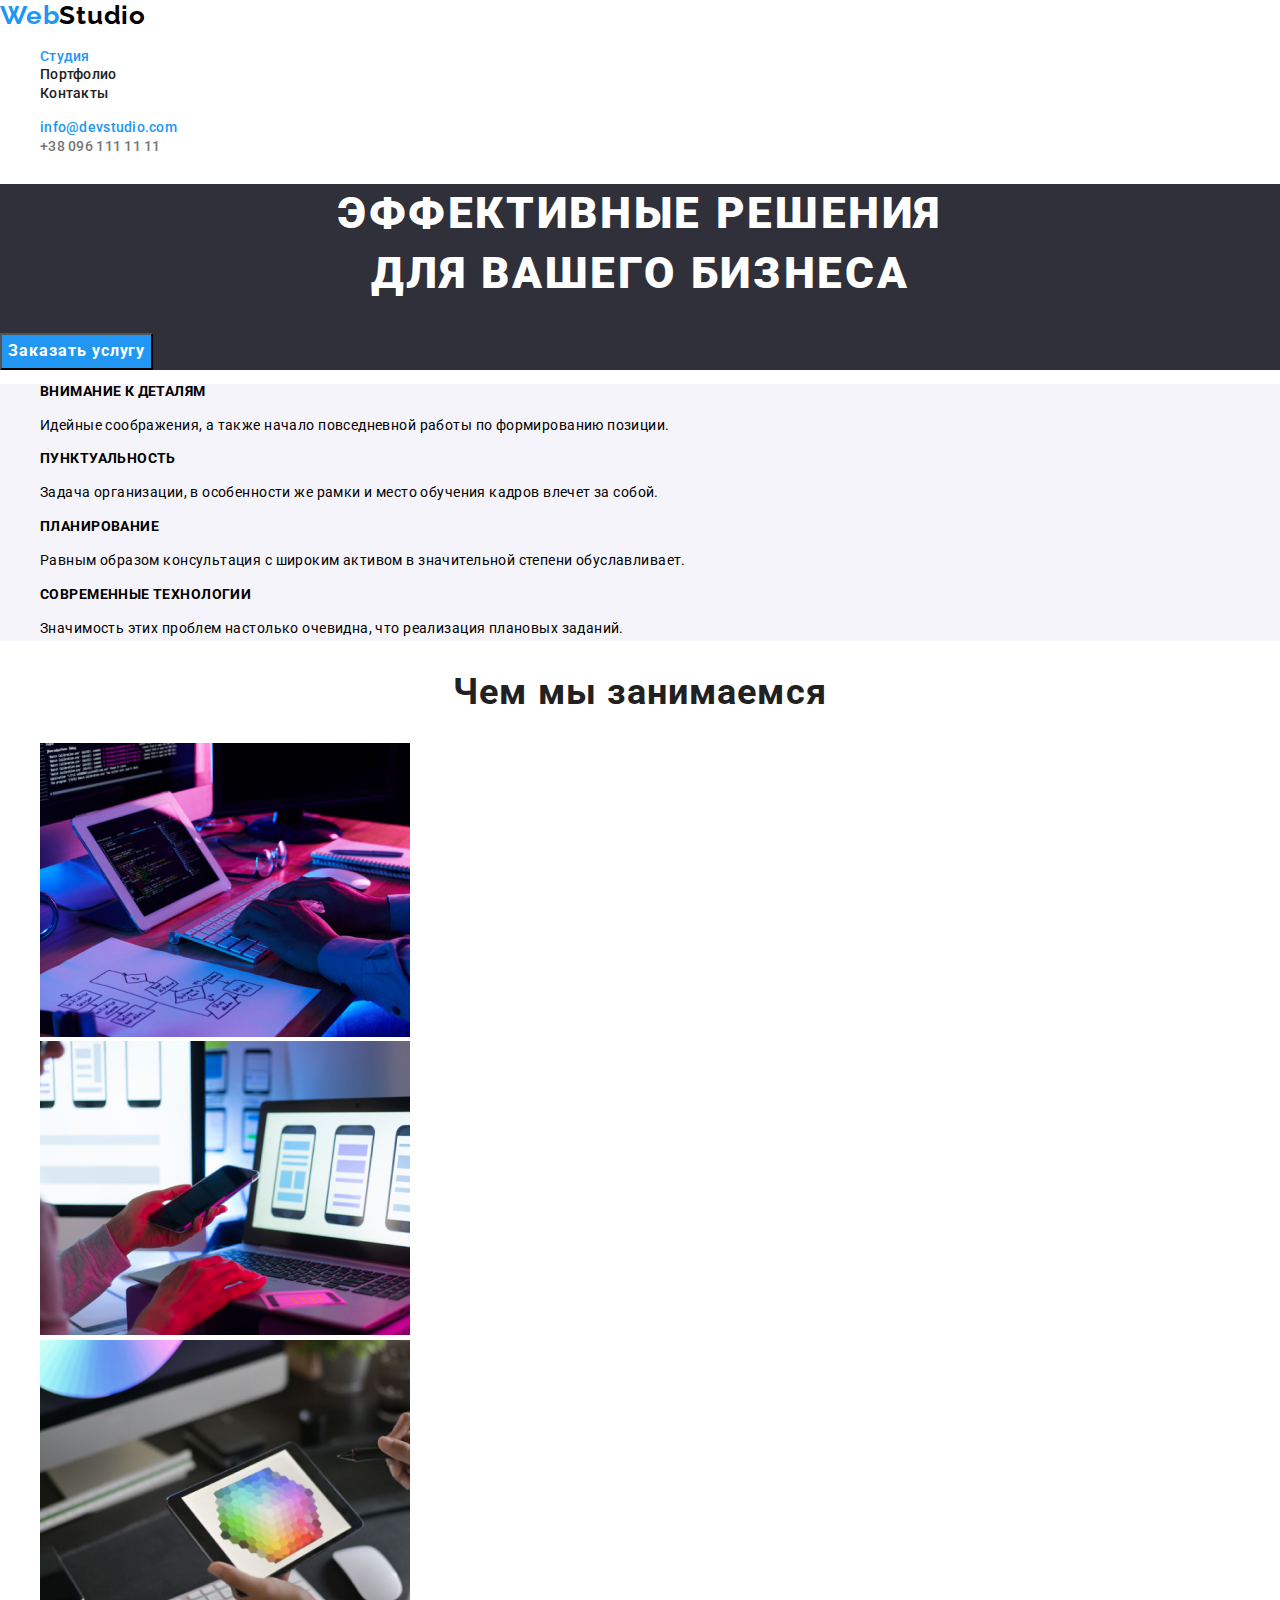
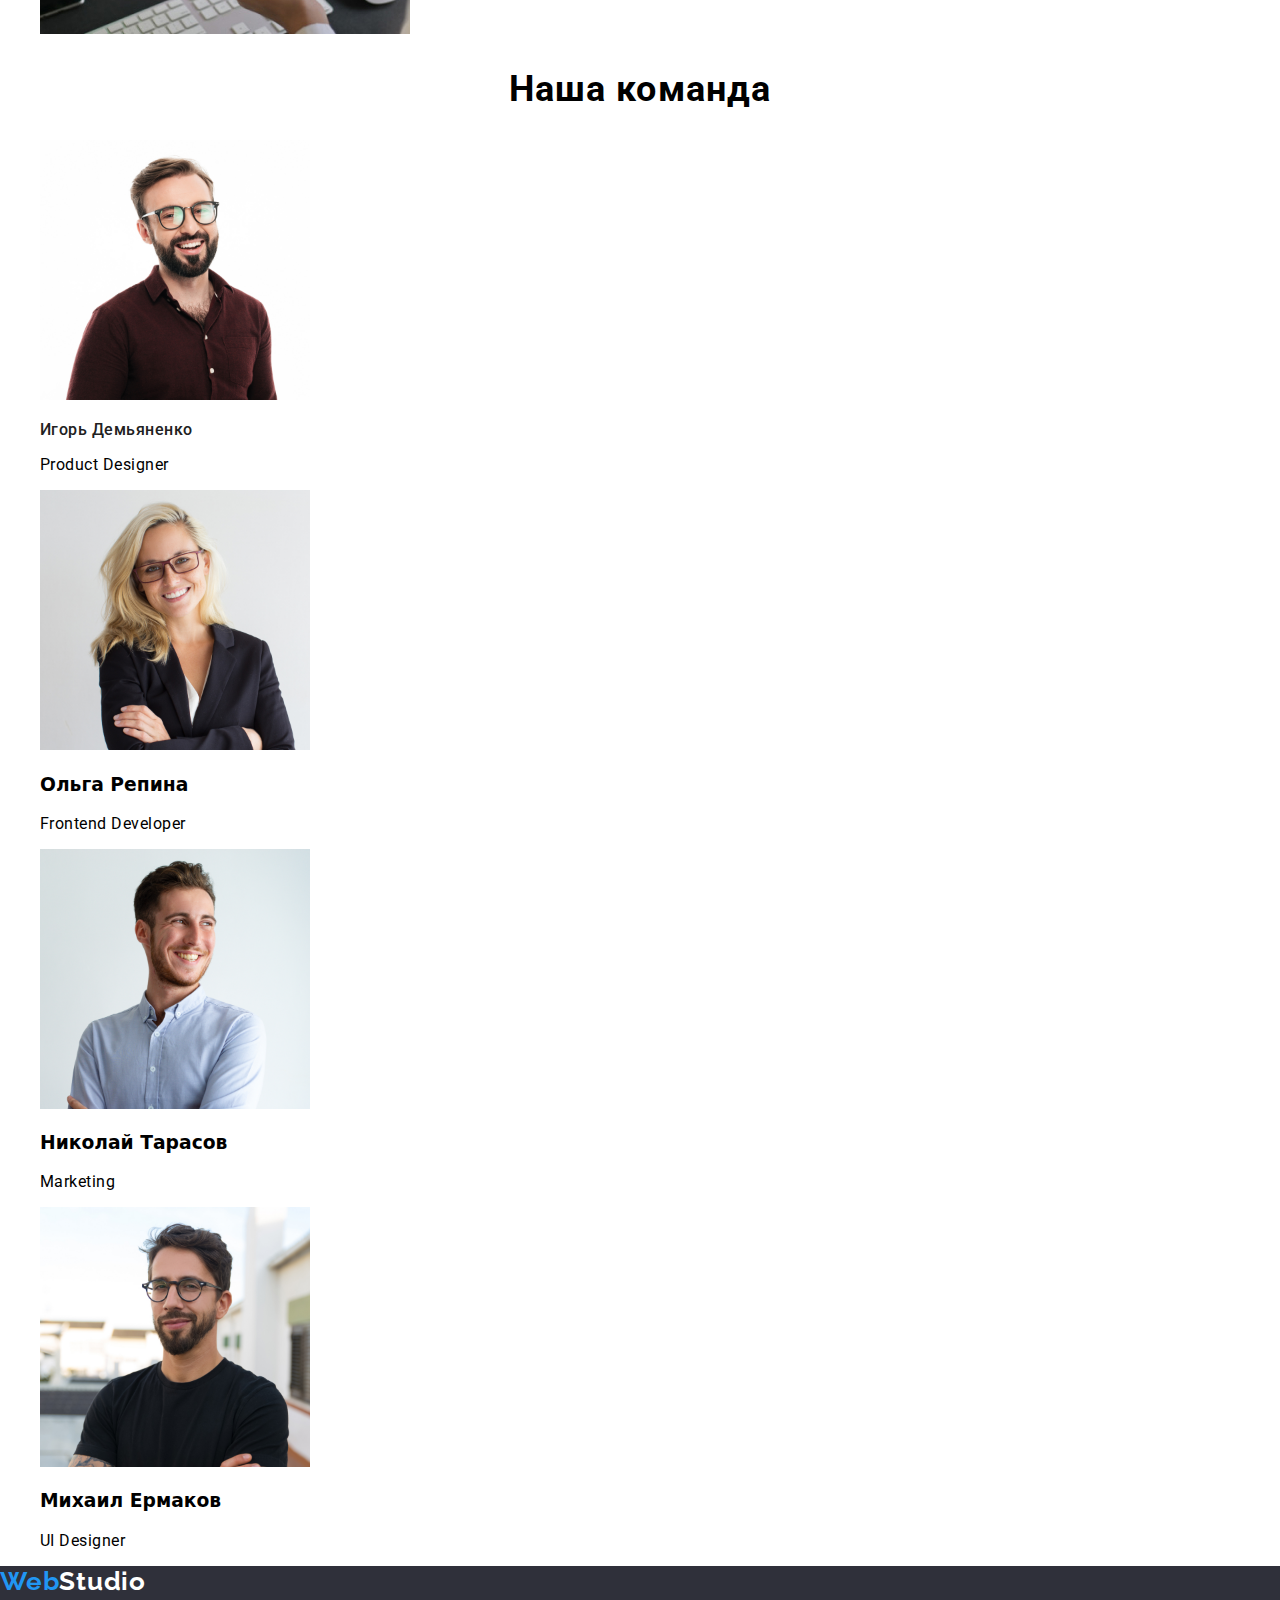
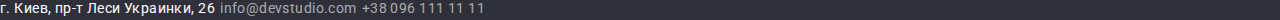
==== index.html @ 5dfbc724 "Скопированы файлы с ДЗ 2" ====
<!DOCTYPE html>
<html lang="ru">
<head>
    <meta charset="UTF-8">
    <meta name="viewport" content="width=device-width, initial-scale=1.0">
    <title>WebStudio</title>
    <link rel="preconnect" href="https://fonts.gstatic.com">
    <link href="https://fonts.googleapis.com/css2?family=Raleway:wght@700&family=Roboto:wght@400;500;700;900&display=swap"
    rel="stylesheet">
    <link rel="stylesheet" href="https://cdnjs.cloudflare.com/ajax/libs/modern-normalize/1.0.0/modern-normalize.min.css"/>    
    <link rel="stylesheet" href="./CSS/styles.css">
</head>
<body class="page">
    <header class="page-header">
        <!-- Навигация на страницы -->
        <nav >
        <a href="/" class="logo">Web<span class="logo-second">Studio</span></a>
         <ul class="site-nav">
            <li><a class="link current" href="" >Студия</a></li>
            <li><a class="link" href="./portfolio.html" >Портфолио</a></li>
            <li><a class="link" href="">Контакты</a></li>
         </ul>
        </nav>
        <!-- Контакты -->
        <ul class="auth-nav">
            <li><a class="link current" href="mailto:info@dev.studio.com">info@devstudio.com</a></li>
            <li><a class="link" href="tel:+380961111111" >+38 096 111 11 11</a></li>
        </ul>        
    </header>
    <main>
        <!-- Секция с кнопкой заказ услуг -->
        <section class="hero">
            <h1 class="hero-title">Эффективные решения <br> для вашего бизнеса</h1>
            <button class="button" type="button">Заказать услугу</button>
        </section>
        <!-- Преимущества -->
        <section class="feature">
            <ul class="feature-list">
                <li>
                    <h2 class="title">Внимание к деталям</h2>
                    <p>Идейные соображения, а также начало повседневной работы по формированию позиции.</p>
                </li>
                <li>
                    <h2 class="title">Пунктуальность</h2>
                    <p>Задача организации, в особенности же рамки и место обучения кадров влечет за собой.</p>
                </li>
                <li>
                    <h2 class="title">Планирование</h2>
                    <p>Равным образом консультация с широким активом в значительной степени обуславливает.</p>
                </li>
                <li>
                    <h2 class="title">Современные технологии</h2>
                    <p>Значимость этих проблем настолько очевидна, что реализация плановых заданий.</p>
                </li>
            </ul>
        </section>
        <!-- Чем мы занимаемся -->
        <section class="works">
            <h2 class="works-title">Чем мы занимаемся</h2>
            <ul>
                <li>
                    <img src="./images/box1.jpg" alt="Активность 1" width="370" height="294"/>
                </li>
                <li>
                    <img src="./images/box2.jpg" alt="Активность 2" width="370" height="294"/>
                </li>
                <li>
                    <img src="./images/box3.jpg" alt="Активность 3" width="370" height="294"/>
                </li>
            </ul>
        </section>
        <!-- Наша команда -->
        <section class="team">
            <h2 class="team-title">Наша команда</h2>
            <ul >
                <li>
                <img src="./images/Product_Designer.jpg" alt="Продакт дизайнер" width="270" height="260"/>
                <h3 class="team-sign">Игорь Демьяненко</h3>
                <p class="team-description">Product Designer</p>
                </li>
                <li>
                <img src="./images/Frontend_Developer.jpg" alt="Фронтенд разработчик" width="270" height="260"/>
                <h3 class="section-sign">Ольга Репина</h3>
                <p class="team-description">Frontend Developer</p>
                </li>
                <li>
                    <img src="./images/Marketing.jpg" alt="Маркетолог" width="270" height="260"/>
                    <h3 class="section-sign">Николай Тарасов</h3>
                    <p class="team-description">Marketing</p>
                </li>
                <li>
                    <img src="./images/UI_Designer.jpg" alt="Дизайнер" width="270" height="260"/>
                    <h3 class="section-sign">Михаил Ермаков</h3>
                    <p class="team-description">UI Designer</p>
                </li>
            </ul>
        </section>
    </main>
    <!-- Футер -->
    <footer class="footter">   
        <a href="/" class="logo">Web<span class="logo-second">Studio</span></a>
    <address>
        <span class="footter-address">г. Киев, пр-т Леси Украинки, 26</span>
        <a class="footter-block" href="mailto:info@dev.studio.com" >info@devstudio.com</a>
        <a class="footter-block" href="tel:+380961111111">+38 096 111 11 11</a>
    </address>
    </footer>
</body>
</html>
---- CSS/styles.css ----
:root {
    --primary-text-color: #757575;
    --title-text-color: #212121;
    --accent: #2196F3;
    --primary-bg-color: E5E5E5;
    --secondary-bg-color: #FFFFFF;
    
}
/* цвет основного текста #212121 */
/* вторичный цвет #757575 */
/* белый #FFFFFF */
/* акцент #2196F3 */
/* Цвет фона E5E5E5 */
/*  */
.page {
   background-color: var(--primary-bg-color);
   color: var(--primary-text-color)
   font-family: Roboto, sans-serif;
   }
.page-header {
    background-color: var(--secondary-bg-color); 
}
.logo {
    color: var(--accent);
    font-family: Raleway, sans-serif;
    font-weight: 700;
    font-size: 26px;
    line-height: 1.19;
    letter-spacing: 0.03em;
    text-decoration: none;
   }
.logo-second {
    color: #000000
}
ul {
   list-style: none;
}
.auth-nav .link {
    color: var(--primary-text-color);
    font-family: Roboto;
    font-weight: 500;
    font-size: 14px;
    line-height: 1.14;
    letter-spacing: 0.02em;
    text-decoration: none;
}
.auth-nav .link:hover,
.auth-nav .link:focus {
  color: var(--accent);
}
.auth-nav .link.current {
    color: var(--accent) 
}

/* Site nav */
.site-nav .link {
    color: var(--title-text-color);
    font-family: Roboto;
    font-weight: 500;
    font-size: 14px;
    line-height: 1.14;
    letter-spacing: 0.02em;
    text-decoration: none;
}
.site-nav .link.current {
    color: var(--accent)
}
.site-nav .link:hover,
.site-nav .link:focus {
    color: var(--accent);
  }
  .site-nav .link:active {
    color: var(--accent);
  }
  .hero {
    background-color: #2F303A;
}
.hero-title {
    color: #FFFFFF;
    font-family: Roboto;
    font-weight: 900;
    font-size: 44px;
    line-height: 1.36;
    text-align: center;
    letter-spacing: 0.06em;
    text-transform: uppercase;
}
.feature {
    background-color: #F5F4FA;
}
.feature-list {
  font-family: Roboto;
  font-weight: 400;
  font-size: 14px;
  line-height: 1.71;
  letter-spacing: 0.03em;
}
.feature-list .title {
  font-family: Roboto;
  font-weight: 700;
  font-size: 14px;
  line-height: 1.14;
  letter-spacing: 0.03em;
  text-transform: uppercase;
}  
  .works-title {
      color: var(--title-text-color);
      font-family: Roboto;
      font-style: normal;
      font-weight: 700;
      font-size: 36px;
      line-height: 1.17;
      text-align: center;
      letter-spacing: 0.03em;
  }
  .team-title {
    font-family: Roboto;
    font-style: normal;
    font-weight: bold;
    font-size: 36px;
    line-height: 1.17;
    text-align: center;
    letter-spacing: 0.03em;
  }
  .team-sign {
    color: var(--title-text-color);
    font-family: Roboto;
    font-style: normal;
    font-weight: 500;
    font-size: 16px;
    line-height: 1.19;
    letter-spacing: 0.03em;
  }
  .team-description {
    font-family: Roboto;
    font-style: normal;
    font-weight: 400;
    font-size: 16px;
    line-height: 1.19;
    letter-spacing: 0.03em;
  }
    .footter {
      background-color: #2F303A;
  }
  .footter .logo-second {
      color: #FFFFFF;
  }
  .footter-address {
      color: #FFFFFF;
      font-family: Roboto;
      font-style: normal;
      font-weight: 400;
      font-size: 14px;
      line-height: 1.71;
      letter-spacing: 0.03em;
  }
  .footter-block {
    font-family: Roboto;
    font-style: normal;
    font-weight: 400;
    font-size: 14px;
    line-height: 1.71;
    letter-spacing: 0.03em;    
    color: rgba(255, 255, 255, 0.6);
    text-decoration: none;
  }
  /* Button */
  .button {
    color:  #FFFFFF;
    background-color:var(--accent);
    font-family: inherit;
    font-family: Roboto;
    font-weight: 700;
    font-size: 16px;
    line-height: 1.88;
    align-items: center;
    text-align: center;
    letter-spacing: 0.06em;
  }
  .button-list {
     color: var(--title-text-color);
     font-family: inherit;
     font-family: Roboto;
     font-weight: 500;
     font-size: 16px;
     line-height: 1.63;
     text-align: center;
     letter-spacing: 0.03em;
  }
  .works-name {
    color: var(--title-text-color);
    font-family: Roboto;
    font-style: normal;
    font-weight: 700;
    font-size: 18px;
    line-height: 2;
    letter-spacing: 0.06em;
  }
 .works-description {
    font-family: Roboto;
    font-style: normal;
    font-weight: 400;
    font-size: 16px;
    line-height: 1.88;
    letter-spacing: 0.03em;
    color: var(--primary-text-color);
 }
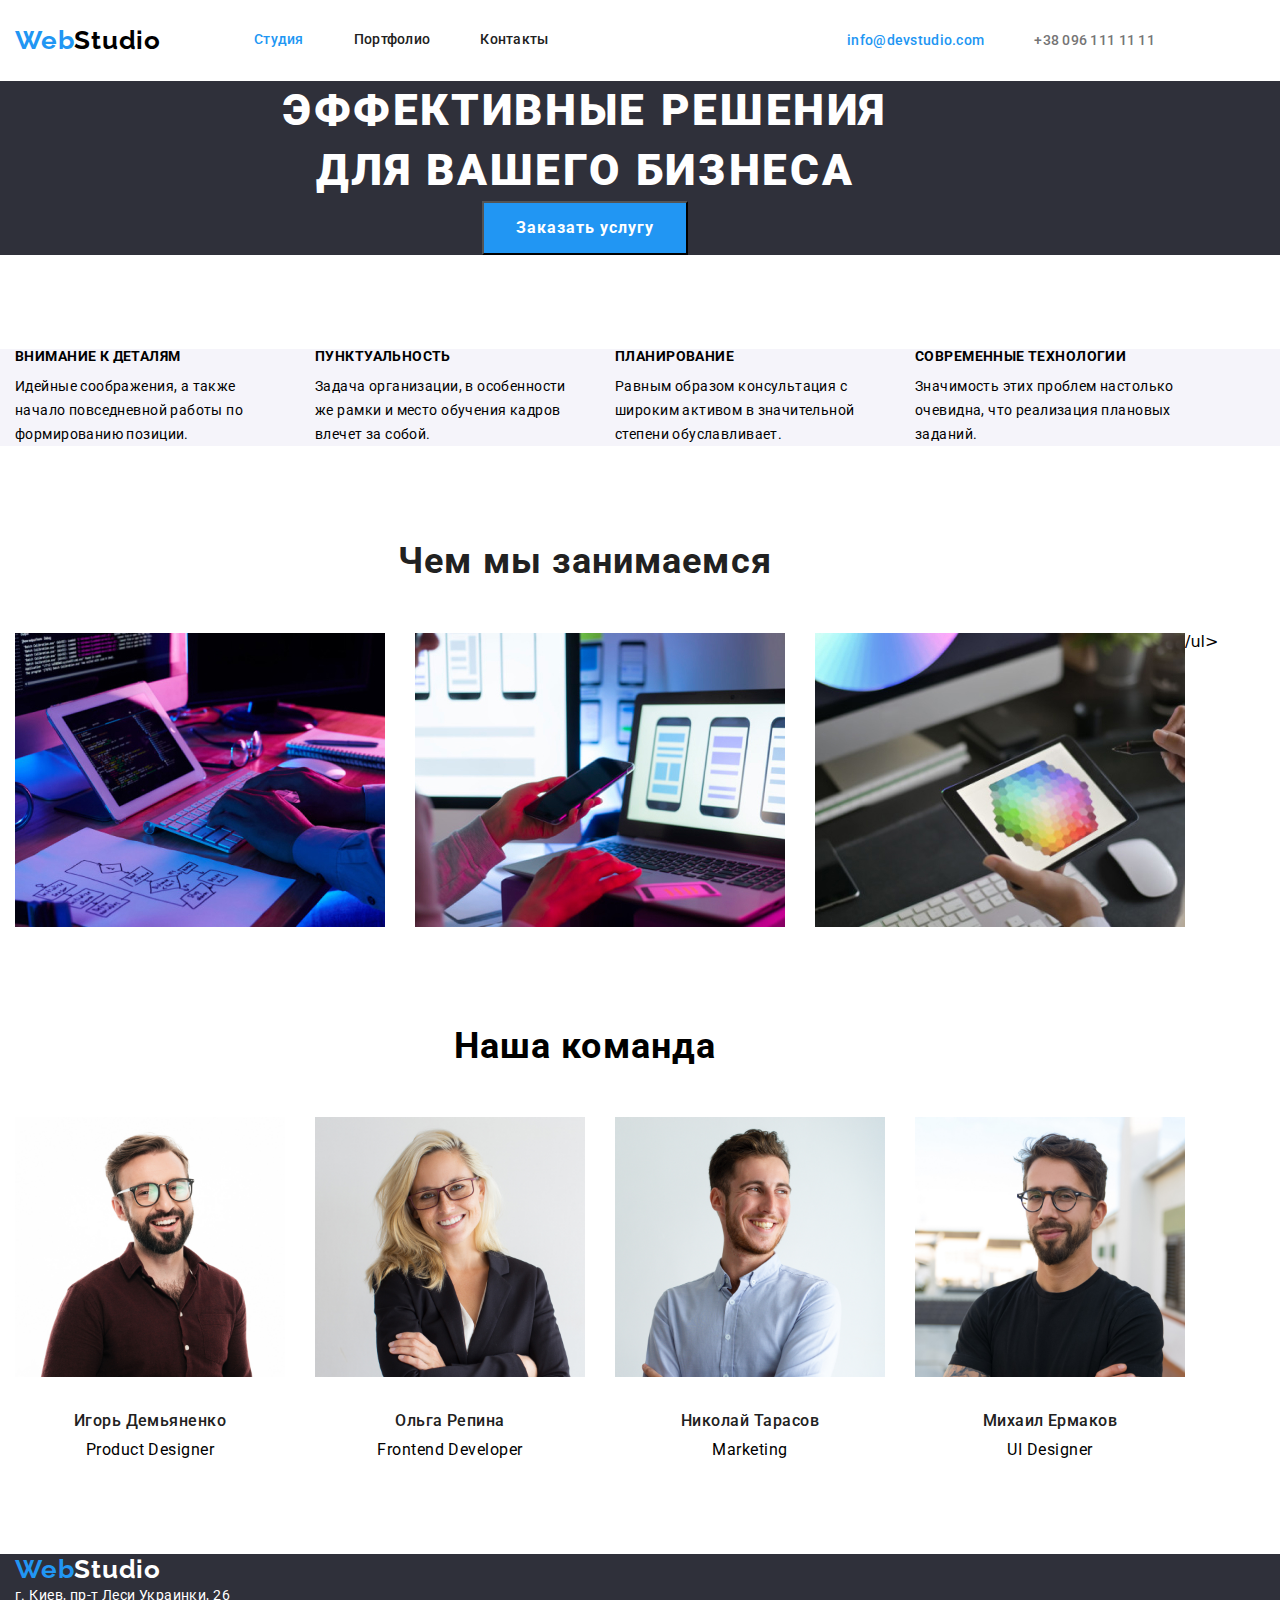
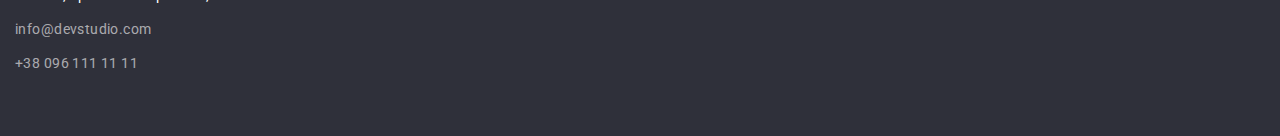
==== commit ae3b7ce5: "Отформатировала страницу index.html" ====
--- a/index.html
+++ b/index.html
@@ -12,98 +12,113 @@
 </head>
 <body class="page">
     <header class="page-header">
+        <div class="container">
         <!-- Навигация на страницы -->
-        <nav >
+        <nav>
+        <div class="navcontainer">
         <a href="/" class="logo">Web<span class="logo-second">Studio</span></a>
          <ul class="site-nav">
-            <li><a class="link current" href="" >Студия</a></li>
-            <li><a class="link" href="./portfolio.html" >Портфолио</a></li>
-            <li><a class="link" href="">Контакты</a></li>
+            <li class="item"><a class="link current" href="" >Студия</a></li>
+            <li class="item"><a class="link" href="./portfolio.html" >Портфолио</a></li>
+            <li class="item"><a class="link" href="">Контакты</a></li>
          </ul>
+        </div>
         </nav>
         <!-- Контакты -->
         <ul class="auth-nav">
-            <li><a class="link current" href="mailto:info@dev.studio.com">info@devstudio.com</a></li>
-            <li><a class="link" href="tel:+380961111111" >+38 096 111 11 11</a></li>
-        </ul>        
+            <li class="item"><a class="link current" href="mailto:info@dev.studio.com">info@devstudio.com</a></li>
+            <li class="item"><a class="link" href="tel:+380961111111" >+38 096 111 11 11</a></li>
+        </ul>
+        </div>
+        </header>    
     </header>
     <main>
         <!-- Секция с кнопкой заказ услуг -->
         <section class="hero">
+            <div class="container">
             <h1 class="hero-title">Эффективные решения <br> для вашего бизнеса</h1>
             <button class="button" type="button">Заказать услугу</button>
+            </div>
         </section>
         <!-- Преимущества -->
         <section class="feature">
+            <div class="container">
             <ul class="feature-list">
-                <li>
+                <li class="item">
                     <h2 class="title">Внимание к деталям</h2>
                     <p>Идейные соображения, а также начало повседневной работы по формированию позиции.</p>
                 </li>
-                <li>
+                <li class="item">
                     <h2 class="title">Пунктуальность</h2>
                     <p>Задача организации, в особенности же рамки и место обучения кадров влечет за собой.</p>
                 </li>
-                <li>
+                <li class="item">
                     <h2 class="title">Планирование</h2>
                     <p>Равным образом консультация с широким активом в значительной степени обуславливает.</p>
                 </li>
-                <li>
+                <li class="item">
                     <h2 class="title">Современные технологии</h2>
                     <p>Значимость этих проблем настолько очевидна, что реализация плановых заданий.</p>
                 </li>
             </ul>
+            </div>
         </section>
         <!-- Чем мы занимаемся -->
         <section class="works">
+            <div class="container">
             <h2 class="works-title">Чем мы занимаемся</h2>
-            <ul>
-                <li>
+            <ul class="works-iteam">
+                <li class="works-list">
                     <img src="./images/box1.jpg" alt="Активность 1" width="370" height="294"/>
                 </li>
-                <li>
+                <li class="works-list">
                     <img src="./images/box2.jpg" alt="Активность 2" width="370" height="294"/>
                 </li>
-                <li>
+                <li class="works-list">
                     <img src="./images/box3.jpg" alt="Активность 3" width="370" height="294"/>
                 </li>
-            </ul>
+             /ul>
+            </div>
         </section>
         <!-- Наша команда -->
         <section class="team">
+            <div class="container">
             <h2 class="team-title">Наша команда</h2>
-            <ul >
-                <li>
-                <img src="./images/Product_Designer.jpg" alt="Продакт дизайнер" width="270" height="260"/>
+            <ul class="team-iteam">
+                <li  class="team-list">
+                <img class="image" src="./images/Product_Designer.jpg" alt="Продакт дизайнер" width="270" height="260"/>
                 <h3 class="team-sign">Игорь Демьяненко</h3>
                 <p class="team-description">Product Designer</p>
                 </li>
-                <li>
-                <img src="./images/Frontend_Developer.jpg" alt="Фронтенд разработчик" width="270" height="260"/>
-                <h3 class="section-sign">Ольга Репина</h3>
+                <li class="team-list">
+                <img class="image" src="./images/Frontend_Developer.jpg" alt="Фронтенд разработчик" width="270" height="260"/>
+                <h3 class="team-sign">Ольга Репина</h3>
                 <p class="team-description">Frontend Developer</p>
                 </li>
-                <li>
-                    <img src="./images/Marketing.jpg" alt="Маркетолог" width="270" height="260"/>
-                    <h3 class="section-sign">Николай Тарасов</h3>
+                <li class="team-list">
+                    <img class="image"src="./images/Marketing.jpg" alt="Маркетолог" width="270" height="260"/>
+                    <h3 class="team-sign">Николай Тарасов</h3>
                     <p class="team-description">Marketing</p>
                 </li>
-                <li>
-                    <img src="./images/UI_Designer.jpg" alt="Дизайнер" width="270" height="260"/>
-                    <h3 class="section-sign">Михаил Ермаков</h3>
+                <li class="team-list">
+                    <img class="image" src="./images/UI_Designer.jpg" alt="Дизайнер" width="270" height="260"/>
+                    <h3 class="team-sign">Михаил Ермаков</h3>
                     <p class="team-description">UI Designer</p>
                 </li>
             </ul>
+            </div>
         </section>
     </main>
     <!-- Футер -->
-    <footer class="footter">   
+    <footer class="footter"> 
+        <div class="container">
         <a href="/" class="logo">Web<span class="logo-second">Studio</span></a>
     <address>
         <span class="footter-address">г. Киев, пр-т Леси Украинки, 26</span>
         <a class="footter-block" href="mailto:info@dev.studio.com" >info@devstudio.com</a>
         <a class="footter-block" href="tel:+380961111111">+38 096 111 11 11</a>
     </address>
+        </div>
     </footer>
 </body>
 </html>
--- a/CSS/styles.css
+++ b/CSS/styles.css
@@ -12,15 +12,52 @@
 /* акцент #2196F3 */
 /* Цвет фона E5E5E5 */
 /*  */
+ul {
+  margin-top: 0;
+  margin-bottom: 0;
+  padding-bottom: 0;
+  padding-left :0;
+  list-style: none;
+}
+h1,
+h2,
+h3,
+p {
+  margin-top: 0;
+  margin-bottom: 0; 
+}
+
+h2 {
+  margin-bottom :50px;
+}
+.container {
+  width: 1170px;
+  margin-left: 0;
+  margin-right: 0;
+  padding: 0 15px;
+}
+header .container {
+  display: flex;
+  align-items: center;
+}
+.navcontainer {
+  display: flex;
+  align-items: center
+}
+
 .page {
    background-color: var(--primary-bg-color);
    color: var(--primary-text-color)
    font-family: Roboto, sans-serif;
    }
+
 .page-header {
     background-color: var(--secondary-bg-color); 
 }
+
 .logo {
+    margin-right: 93px;
+    padding: 25px 0;
     color: var(--accent);
     font-family: Raleway, sans-serif;
     font-weight: 700;
@@ -29,11 +66,19 @@
     letter-spacing: 0.03em;
     text-decoration: none;
    }
+    
 .logo-second {
     color: #000000
 }
-ul {
-   list-style: none;
+.auth-nav {
+display: flex;
+margin-left: auto;
+}
+.auth-nav .item {
+  margin-right: 50px;
+}
+.auth-nav .item:last-child {
+  margin-right: 0px;
 }
 .auth-nav .link {
     color: var(--primary-text-color);
@@ -53,7 +98,17 @@
 }
 
 /* Site nav */
+.site-nav {
+  display: flex;
+}
+.site-nav .item {
+  margin-right: 50px;
+}
+.site-nav .item:last-child{
+  margin-right: 0;
+}
 .site-nav .link {
+    display:block;
     color: var(--title-text-color);
     font-family: Roboto;
     font-weight: 500;
@@ -61,6 +116,8 @@
     line-height: 1.14;
     letter-spacing: 0.02em;
     text-decoration: none;
+    padding-top: 32px;
+    padding-bottom: 32px;
 }
 .site-nav .link.current {
     color: var(--accent)
@@ -71,11 +128,18 @@
   }
   .site-nav .link:active {
     color: var(--accent);
+      }
+  section .container {
+    margin-bottom: 94px;
   }
   .hero {
     background-color: #2F303A;
+    text-align: center;
 }
 .hero-title {
+    min-width: 700 px;
+    margin-right: auto;
+    margin-left: auto;
     color: #FFFFFF;
     font-family: Roboto;
     font-weight: 900;
@@ -85,88 +149,10 @@
     letter-spacing: 0.06em;
     text-transform: uppercase;
 }
-.feature {
-    background-color: #F5F4FA;
-}
-.feature-list {
-  font-family: Roboto;
-  font-weight: 400;
-  font-size: 14px;
-  line-height: 1.71;
-  letter-spacing: 0.03em;
-}
-.feature-list .title {
-  font-family: Roboto;
-  font-weight: 700;
-  font-size: 14px;
-  line-height: 1.14;
-  letter-spacing: 0.03em;
-  text-transform: uppercase;
-}  
-  .works-title {
-      color: var(--title-text-color);
-      font-family: Roboto;
-      font-style: normal;
-      font-weight: 700;
-      font-size: 36px;
-      line-height: 1.17;
-      text-align: center;
-      letter-spacing: 0.03em;
-  }
-  .team-title {
-    font-family: Roboto;
-    font-style: normal;
-    font-weight: bold;
-    font-size: 36px;
-    line-height: 1.17;
-    text-align: center;
-    letter-spacing: 0.03em;
-  }
-  .team-sign {
-    color: var(--title-text-color);
-    font-family: Roboto;
-    font-style: normal;
-    font-weight: 500;
-    font-size: 16px;
-    line-height: 1.19;
-    letter-spacing: 0.03em;
-  }
-  .team-description {
-    font-family: Roboto;
-    font-style: normal;
-    font-weight: 400;
-    font-size: 16px;
-    line-height: 1.19;
-    letter-spacing: 0.03em;
-  }
-    .footter {
-      background-color: #2F303A;
-  }
-  .footter .logo-second {
-      color: #FFFFFF;
-  }
-  .footter-address {
-      color: #FFFFFF;
-      font-family: Roboto;
-      font-style: normal;
-      font-weight: 400;
-      font-size: 14px;
-      line-height: 1.71;
-      letter-spacing: 0.03em;
-  }
-  .footter-block {
-    font-family: Roboto;
-    font-style: normal;
-    font-weight: 400;
-    font-size: 14px;
-    line-height: 1.71;
-    letter-spacing: 0.03em;    
-    color: rgba(255, 255, 255, 0.6);
-    text-decoration: none;
-  }
   /* Button */
   .button {
     color:  #FFFFFF;
+    padding :10px 32px;
     background-color:var(--accent);
     font-family: inherit;
     font-family: Roboto;
@@ -187,6 +173,98 @@
      text-align: center;
      letter-spacing: 0.03em;
   }
+.feature {
+    background-color: #F5F4FA;
+    }
+
+.feature-list {
+  display : flex;  
+  font-family: Roboto;
+  font-weight: 400;
+  font-size: 14px;
+  line-height: 1.71;
+  letter-spacing: 0.03em;
+}
+.feature-list .item {
+  margin-right:30px;
+  min-width: 270px;
+}
+.feature-list .item:last-child{
+  margin-right: 0;
+}
+.feature-list .title {
+  margin-bottom: 10px;
+  font-family: Roboto;
+  font-weight: 700;
+  font-size: 14px;
+  line-height: 1.14;
+  letter-spacing: 0.03em;
+  text-transform: uppercase;
+}  
+  .works-iteam {
+    display: flex;
+  }
+  .works-list {
+    margin-right: 30px;
+  }
+  .works-list:last-child{
+    margin-right: 0;
+  }
+  .works-title {
+      margin-bottom: 50px;
+      color: var(--title-text-color);
+      font-family: Roboto;
+      font-style: normal;
+      font-weight: 700;
+      font-size: 36px;
+      line-height: 1.17;
+      text-align: center;
+      letter-spacing: 0.03em;
+  }
+  .team-iteam {
+    display: flex
+  }
+  .image {
+    margin-bottom: 30px;
+  }
+  .team-list {
+    margin-right: 30px;
+    }
+  .team-list:last-child {
+    margin-right: 0px;
+  }
+
+  .team-title {
+    font-family: Roboto;
+    font-style: normal;
+    font-weight: bold;
+    font-size: 36px;
+    line-height: 1.17;
+    text-align: center;
+    letter-spacing: 0.03em;
+  }
+  .team-sign {
+    margin-bottom: 10px;
+    color: var(--title-text-color);
+    font-family: Roboto;
+    font-style: normal;
+    font-weight: 500;
+    font-size: 16px;
+    line-height: 1.19;
+    letter-spacing: 0.03em;
+    text-align: center;
+  }
+  .team-description {
+    font-family: Roboto;
+    font-style: normal;
+    font-weight: 400;
+    font-size: 16px;
+    line-height: 1.19;
+    letter-spacing: 0.03em;
+    text-align: center;
+  }
+    
+
   .works-name {
     color: var(--title-text-color);
     font-family: Roboto;
@@ -205,3 +283,44 @@
     letter-spacing: 0.03em;
     color: var(--primary-text-color);
  }
+
+ .footter {
+  background-color: #2F303A;
+}
+.footter .logo-second {
+  color: #FFFFFF;
+}
+.footter .logo {
+  margin-bottom :20px;
+}
+.footter-address {
+  margin-bottom: 10px;
+  margin-right:0;
+  color: #FFFFFF;
+  font-family: Roboto;
+  font-style: normal;
+  font-weight: 400;
+  font-size: 14px;
+  line-height: 1.71;
+  letter-spacing: 0.03em;
+}
+.footter-block {
+margin-bottom: 10px;
+margin-right:0;
+font-family: Roboto;
+font-style: normal;
+font-weight: 400;
+font-size: 14px;
+line-height: 1.71;
+letter-spacing: 0.03em;    
+color: rgba(255, 255, 255, 0.6);
+text-decoration: none;
+}
+.footter-block:last-child {
+  margin-bottom: 60px;
+}
+   address {
+   display: flex;
+   flex-direction: column;
+ }
+ 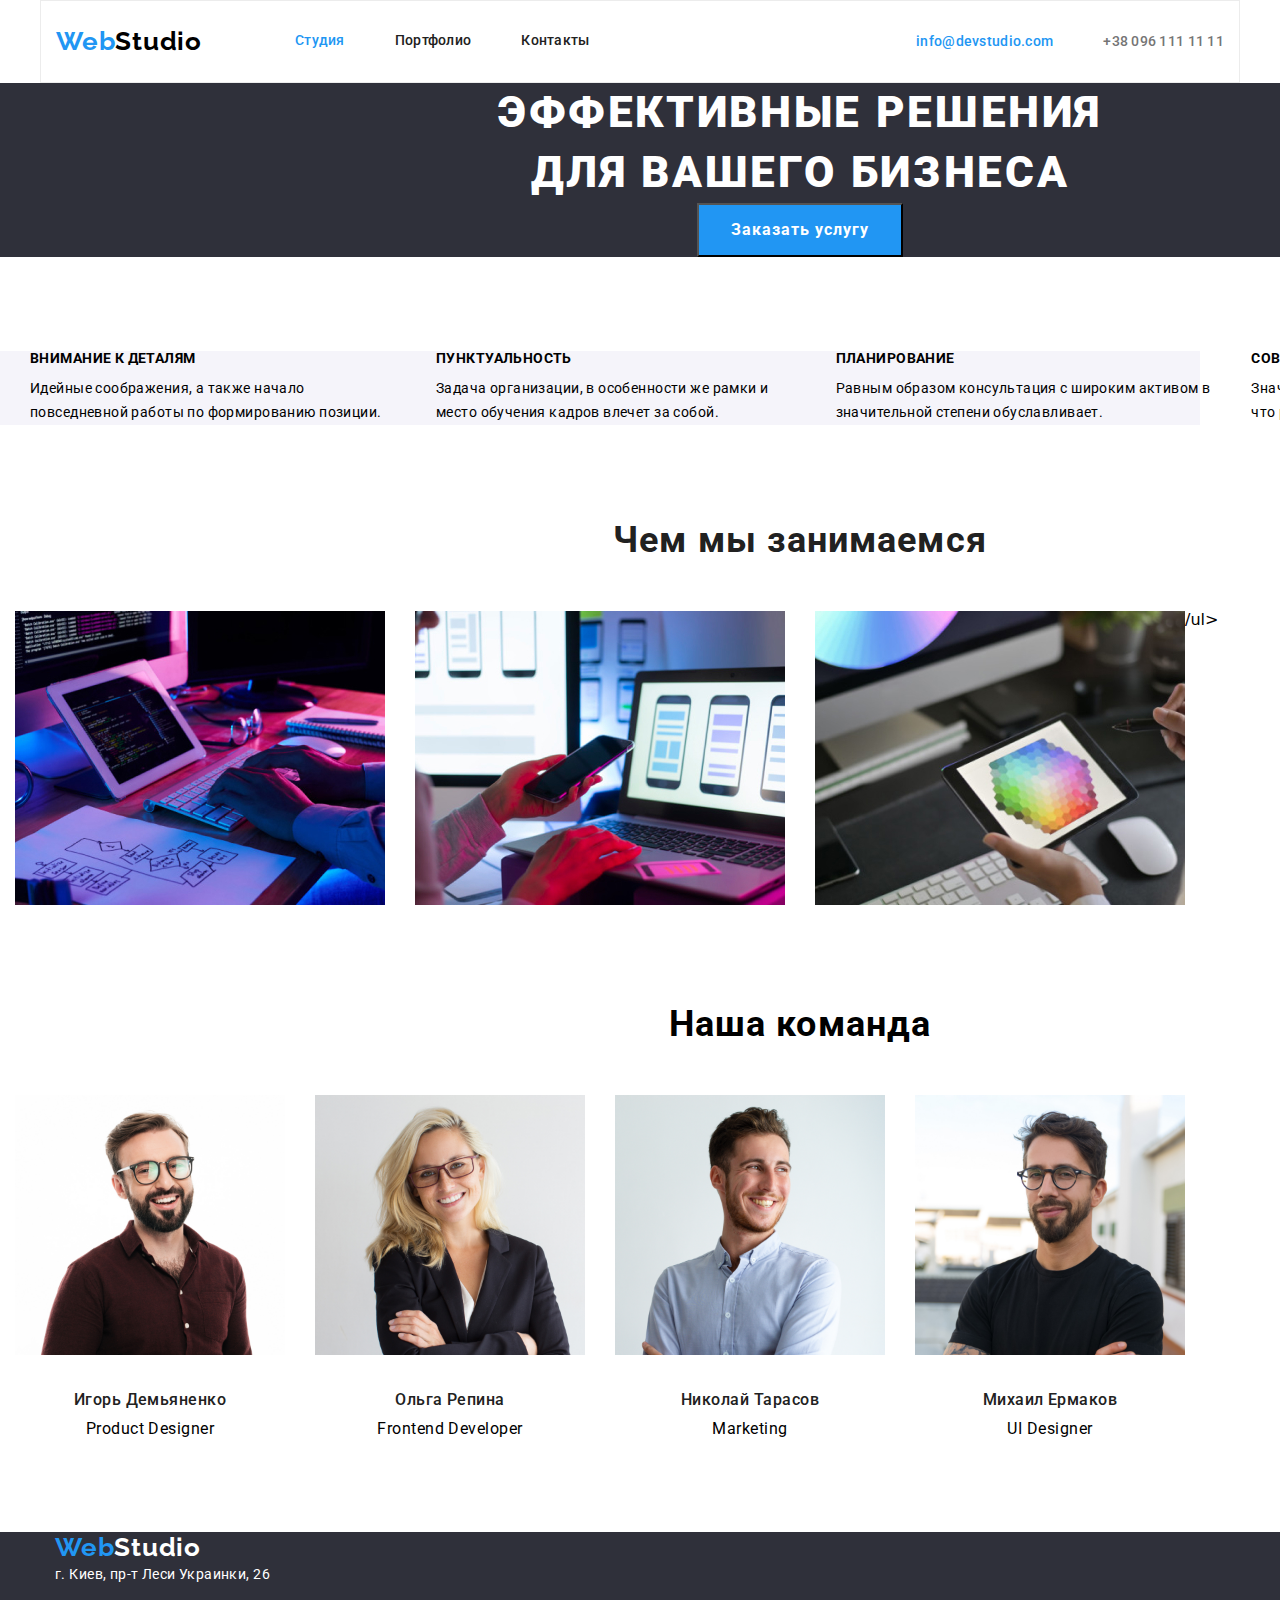
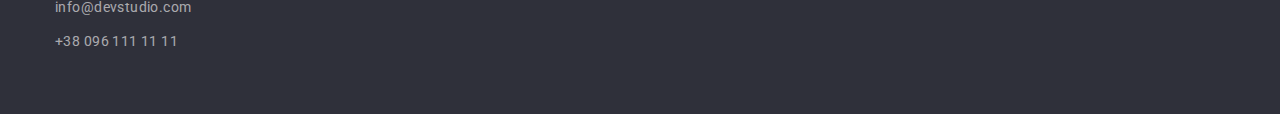
==== commit 951873b3: "Форматирование Portfolio" ====
--- a/index.html
+++ b/index.html
@@ -67,7 +67,7 @@
         <section class="works">
             <div class="container">
             <h2 class="works-title">Чем мы занимаемся</h2>
-            <ul class="works-iteam">
+            <ul class="works-item">
                 <li class="works-list">
                     <img src="./images/box1.jpg" alt="Активность 1" width="370" height="294"/>
                 </li>
--- a/CSS/styles.css
+++ b/CSS/styles.css
@@ -31,15 +31,17 @@
   margin-bottom :50px;
 }
 .container {
-  width: 1170px;
-  margin-left: 0;
-  margin-right: 0;
+  width: 1200px;
+  margin-left: auto;
+  margin-right: auto;
   padding: 0 15px;
-}
+  }
 header .container {
   display: flex;
   align-items: center;
-}
+  border: 1px solid #ECECEC;
+  }
+
 .navcontainer {
   display: flex;
   align-items: center
@@ -131,10 +133,13 @@
       }
   section .container {
     margin-bottom: 94px;
+    width: 1600px;
   }
   .hero {
+    width: 1600px;
     background-color: #2F303A;
     text-align: center;
+    
 }
 .hero-title {
     min-width: 700 px;
@@ -151,6 +156,7 @@
 }
   /* Button */
   .button {
+    display: inline-block;
     color:  #FFFFFF;
     padding :10px 32px;
     background-color:var(--accent);
@@ -163,7 +169,23 @@
     text-align: center;
     letter-spacing: 0.06em;
   }
+  .button-item {
+    display: flex;
+    margin-top: 94px;
+    margin-bottom: 50px;
+    justify-content:center;
+    }
+  .button-list.current {
+    color: #F5F4FA;
+    background-color: var(--accent) ;
+  }
+
   .button-list {
+    display: inline-block;
+    padding: 6px 22px;
+    margin-right: 8px;
+    background: #F5F4FA;
+    border-radius: 4px;    
      color: var(--title-text-color);
      font-family: inherit;
      font-family: Roboto;
@@ -172,9 +194,14 @@
      line-height: 1.63;
      text-align: center;
      letter-spacing: 0.03em;
-  }
+     }
+     .button-list:last-child {
+       margin-right: 0;
+     }
 .feature {
     background-color: #F5F4FA;
+    width: 1200px;
+    padding: 0 15px; 
     }
 
 .feature-list {
@@ -201,7 +228,18 @@
   letter-spacing: 0.03em;
   text-transform: uppercase;
 }  
-  .works-iteam {
+  .works-number {
+  margin-bottom: 30px;
+  margin-right: 30px;
+  width: 370px;
+  }
+  .works-number:nth-child(3n) {
+    margin-right: 0px;
+  }
+  .works-number:nth-last-child(-n+3) {
+    margin-bottom: 0px;
+  }
+  .works-item {
     display: flex;
   }
   .works-list {
@@ -232,6 +270,7 @@
     }
   .team-list:last-child {
     margin-right: 0px;
+    border-radius: 0px 0px 4px 4px;
   }
 
   .team-title {
@@ -263,9 +302,19 @@
     letter-spacing: 0.03em;
     text-align: center;
   }
-    
+  .works-convert {
+    display: flex;
+    flex-wrap: wrap;
+    width: 1200px;
+  }
+  
+  .works-item {
+    margin-bottom: 30px;
+  }
 
   .works-name {
+    margin-top: 20px;
+    margin-bottom: 4px;
     color: var(--title-text-color);
     font-family: Roboto;
     font-style: normal;
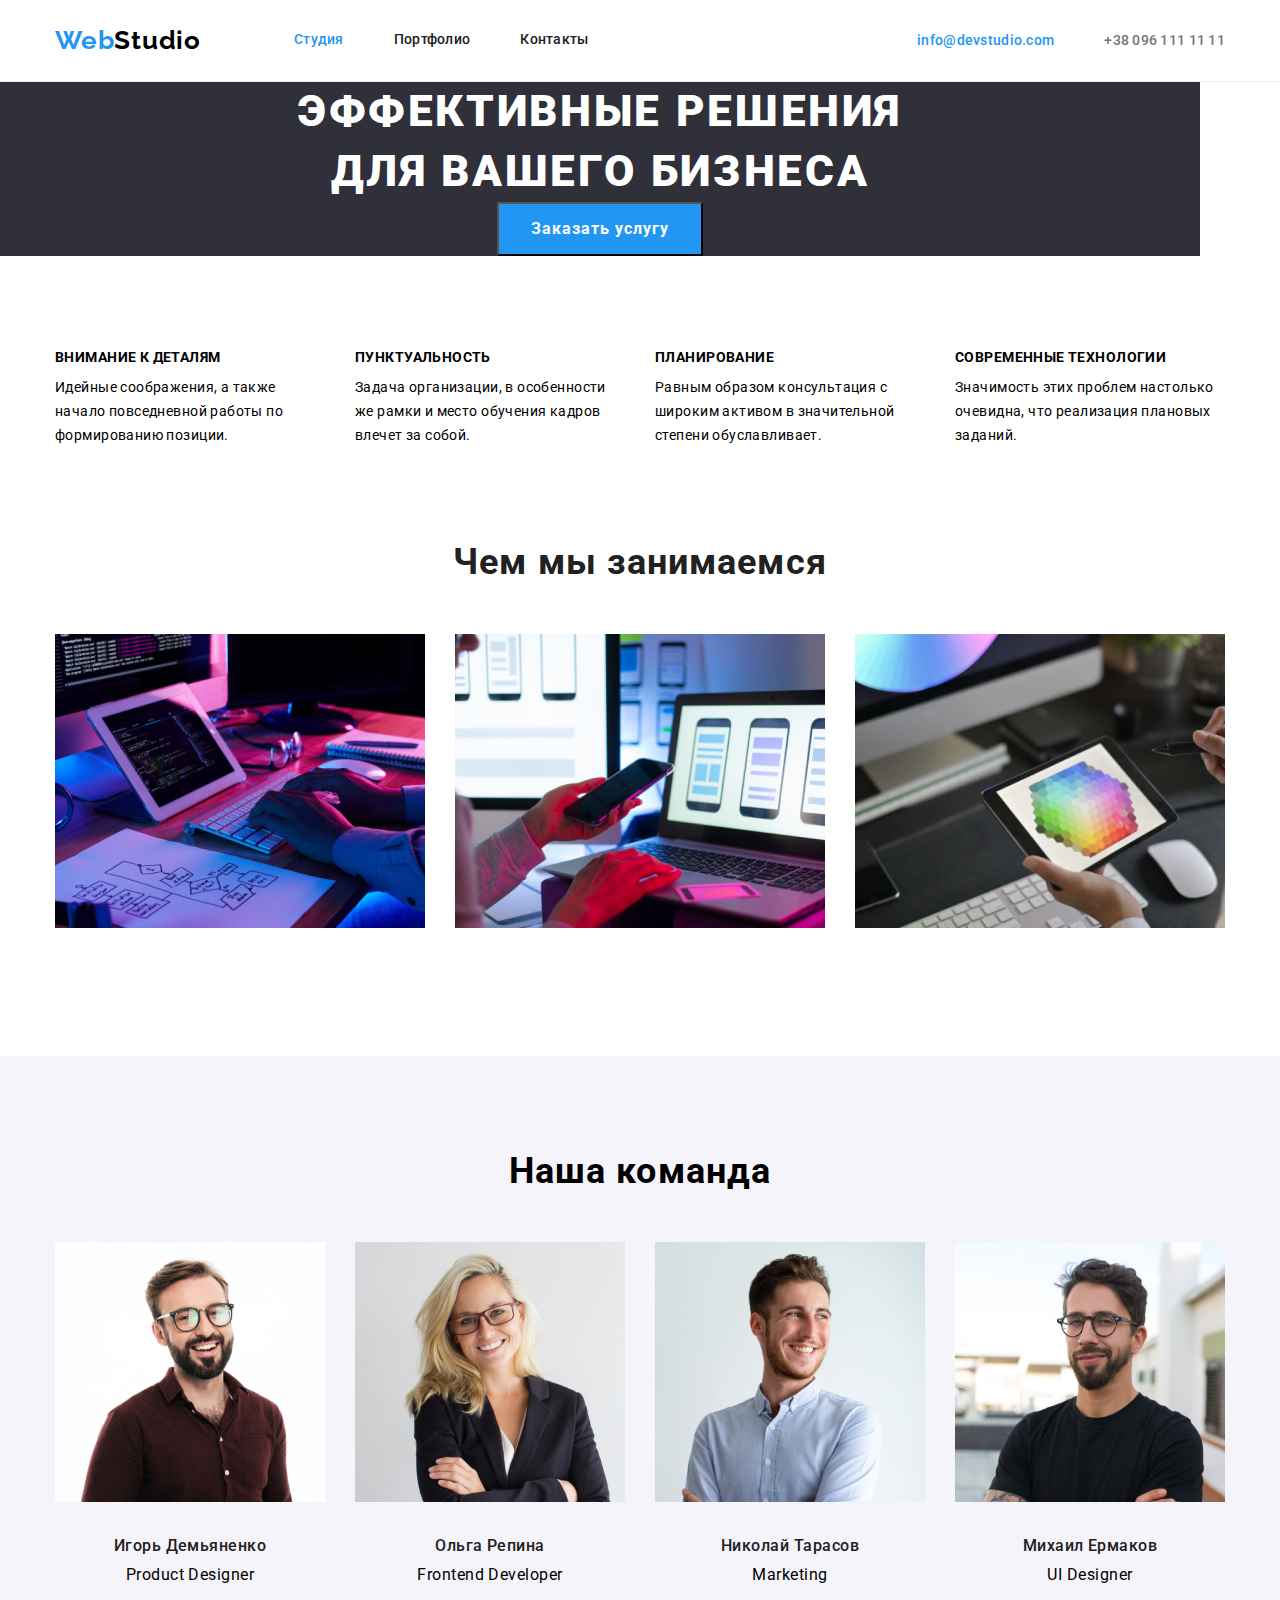
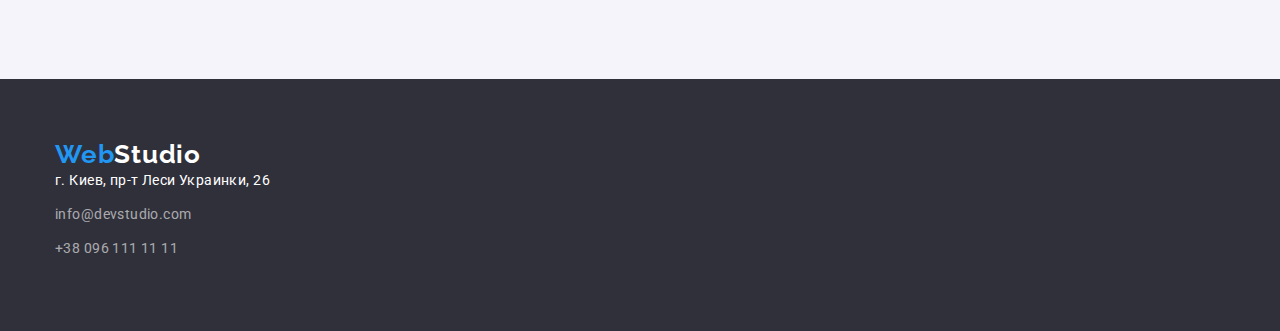
==== commit 214c952e: "Исправление замечаний от ментора" ====
--- a/index.html
+++ b/index.html
@@ -30,7 +30,7 @@
             <li class="item"><a class="link" href="tel:+380961111111" >+38 096 111 11 11</a></li>
         </ul>
         </div>
-        </header>    
+    </header>    
     </header>
     <main>
         <!-- Секция с кнопкой заказ услуг -->
@@ -77,7 +77,7 @@
                 <li class="works-list">
                     <img src="./images/box3.jpg" alt="Активность 3" width="370" height="294"/>
                 </li>
-             /ul>
+            </ul>
             </div>
         </section>
         <!-- Наша команда -->
--- a/CSS/styles.css
+++ b/CSS/styles.css
@@ -39,7 +39,7 @@
 header .container {
   display: flex;
   align-items: center;
-  border: 1px solid #ECECEC;
+  
   }
 
 .navcontainer {
@@ -54,7 +54,8 @@
    }
 
 .page-header {
-    background-color: var(--secondary-bg-color); 
+    background-color: var(--secondary-bg-color);
+    border-bottom: 1px solid #ECECEC; 
 }
 
 .logo {
@@ -131,12 +132,8 @@
   .site-nav .link:active {
     color: var(--accent);
       }
-  section .container {
-    margin-bottom: 94px;
-    width: 1600px;
-  }
   .hero {
-    width: 1600px;
+    width: 1200px;
     background-color: #2F303A;
     text-align: center;
     
@@ -171,7 +168,6 @@
   }
   .button-item {
     display: flex;
-    margin-top: 94px;
     margin-bottom: 50px;
     justify-content:center;
     }
@@ -198,10 +194,8 @@
      .button-list:last-child {
        margin-right: 0;
      }
-.feature {
-    background-color: #F5F4FA;
-    width: 1200px;
-    padding: 0 15px; 
+.feature {    
+    padding: 94px 0px 0px 0px; 
     }
 
 .feature-list {
@@ -227,7 +221,11 @@
   line-height: 1.14;
   letter-spacing: 0.03em;
   text-transform: uppercase;
-}  
+}
+  .works {    
+    padding: 94px 0px;
+  }
+
   .works-number {
   margin-bottom: 30px;
   margin-right: 30px;
@@ -265,6 +263,10 @@
   .image {
     margin-bottom: 30px;
   }
+  .team {
+    padding: 94px 0px; 
+    background: #F5F4FA;
+  }
   .team-list {
     margin-right: 30px;
     }
@@ -311,10 +313,14 @@
   .works-item {
     margin-bottom: 30px;
   }
+  .catalogue .block {
+    padding: 20px 24px;
+    border: 1px solid #EEEEEE;
+  }
 
   .works-name {
-    margin-top: 20px;
-    margin-bottom: 4px;
+    /* margin-top: 20px;
+    margin-bottom: 4px; */
     color: var(--title-text-color);
     font-family: Roboto;
     font-style: normal;
@@ -332,9 +338,13 @@
     letter-spacing: 0.03em;
     color: var(--primary-text-color);
  }
+ .catalogue {
+   padding: 94px 0px;
+ }
 
  .footter {
   background-color: #2F303A;
+  padding: 60px 0px;
 }
 .footter .logo-second {
   color: #FFFFFF;
@@ -365,9 +375,6 @@
 color: rgba(255, 255, 255, 0.6);
 text-decoration: none;
 }
-.footter-block:last-child {
-  margin-bottom: 60px;
-}
    address {
    display: flex;
    flex-direction: column;
